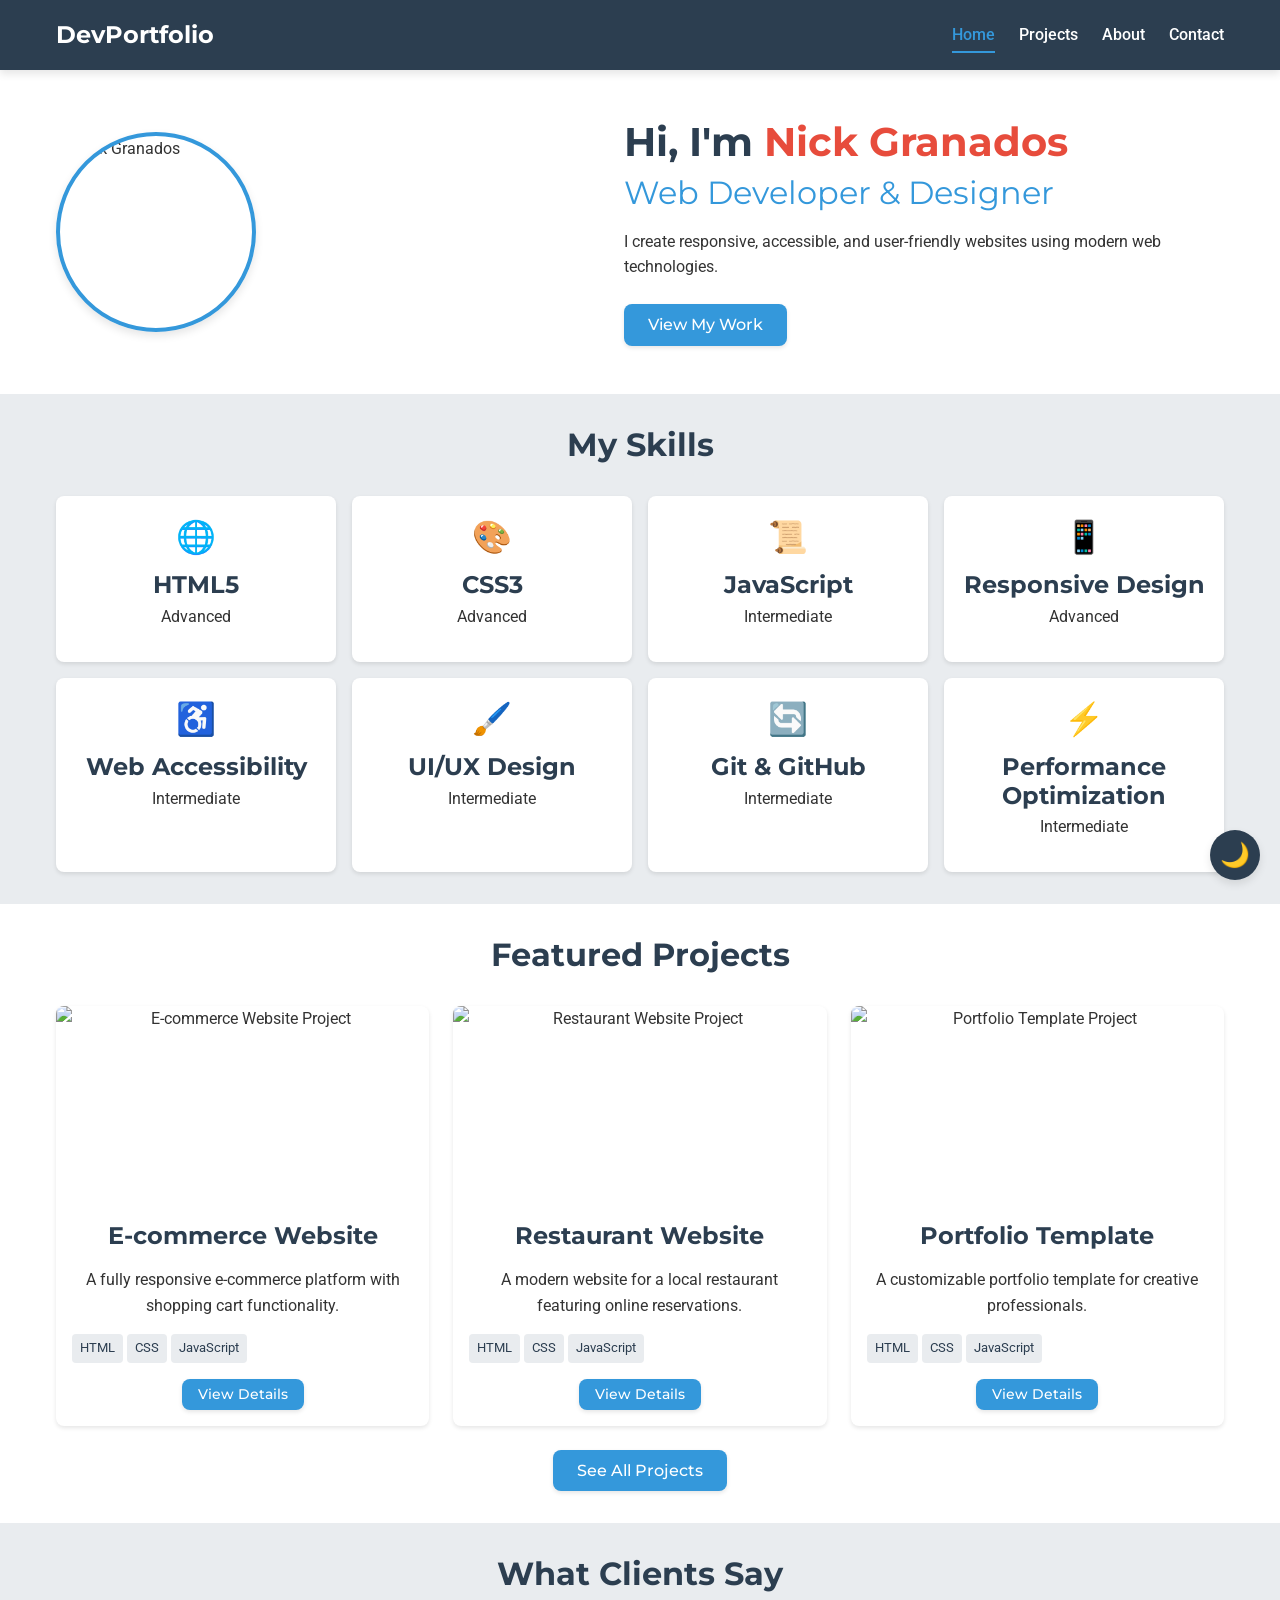
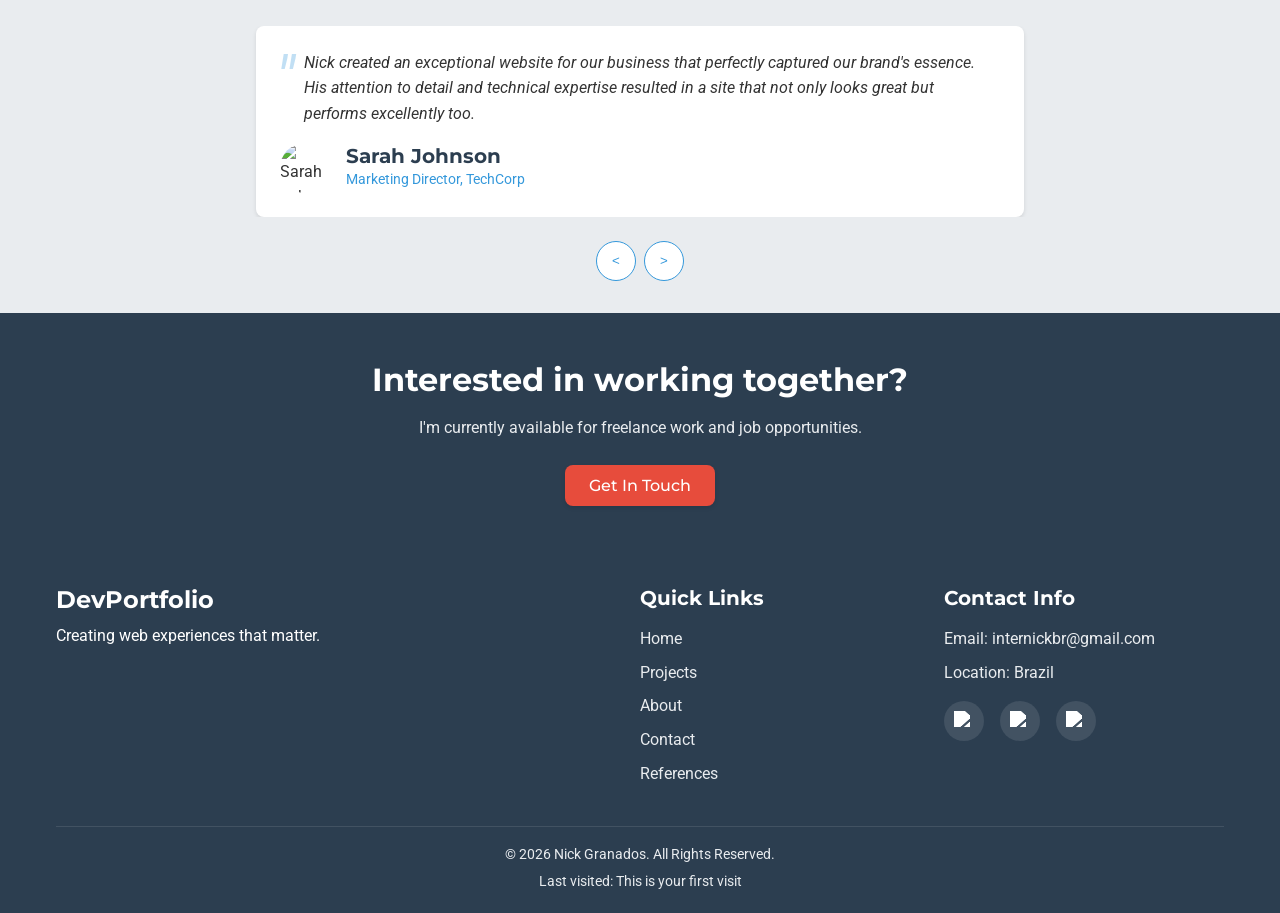
==== nick-granados/index.html @ 18df5be4 "Add initial portfolio structure and functionality - Created index.html for the main portfolio page w" ====
<!DOCTYPE html>
<html lang="en">
<head>
    <meta charset="UTF-8">
    <meta name="viewport" content="width=device-width, initial-scale=1.0">
    <meta name="description" content="Nick Granados - Web Developer Portfolio showcasing projects, skills, and experience">
    <title>Nick Granados | Web Developer Portfolio</title>
    <link rel="preconnect" href="https://fonts.googleapis.com">
    <link rel="preconnect" href="https://fonts.gstatic.com" crossorigin>
    <link href="https://fonts.googleapis.com/css2?family=Montserrat:wght@400;700&family=Roboto:wght@300;400;700&display=swap" rel="stylesheet">
    <link rel="stylesheet" href="css/styles.css">
    <script src="js/main.js" defer></script>
</head>
<body>
    <header>
        <div class="container">
            <div class="logo">
                <a href="index.html">DevPortfolio</a>
            </div>
            <nav>
                <button class="hamburger" id="hamburger">
                    <span class="bar"></span>
                    <span class="bar"></span>
                    <span class="bar"></span>
                </button>
                <ul class="nav-menu" id="nav-menu">
                    <li><a href="index.html" class="active">Home</a></li>
                    <li><a href="projects.html">Projects</a></li>
                    <li><a href="about.html">About</a></li>
                    <li><a href="contact.html">Contact</a></li>
                </ul>
            </nav>
        </div>
    </header>

    <main>
        <section class="hero">
            <div class="container">
                <div class="hero-content">
                    <div class="hero-image">
                        <img src="images/profile.jpg" alt="Nick Granados" loading="eager">
                    </div>
                    <div class="hero-text">
                        <h1>Hi, I'm <span class="accent">Nick Granados</span></h1>
                        <h2>Web Developer & Designer</h2>
                        <p>I create responsive, accessible, and user-friendly websites using modern web technologies.</p>
                        <a href="projects.html" class="btn">View My Work</a>
                    </div>
                </div>
            </div>
        </section>

        <section class="skills">
            <div class="container">
                <h2>My Skills</h2>
                <div class="skills-container" id="skills-container">
                    <!-- Skills will be added dynamically using JavaScript -->
                </div>
            </div>
        </section>

        <section class="featured-projects">
            <div class="container">
                <h2>Featured Projects</h2>
                <div class="project-cards">
                    <div class="project-card">
                        <img src="images/project1.jpg" alt="E-commerce Website Project" loading="lazy">
                        <h3>E-commerce Website</h3>
                        <p>A fully responsive e-commerce platform with shopping cart functionality.</p>
                        <div class="project-tags">
                            <span>HTML</span>
                            <span>CSS</span>
                            <span>JavaScript</span>
                        </div>
                        <a href="projects.html#project1" class="btn btn-sm">View Details</a>
                    </div>
                    <div class="project-card">
                        <img src="images/project2.jpg" alt="Restaurant Website Project" loading="lazy">
                        <h3>Restaurant Website</h3>
                        <p>A modern website for a local restaurant featuring online reservations.</p>
                        <div class="project-tags">
                            <span>HTML</span>
                            <span>CSS</span>
                            <span>JavaScript</span>
                        </div>
                        <a href="projects.html#project2" class="btn btn-sm">View Details</a>
                    </div>
                    <div class="project-card">
                        <img src="images/project3.jpg" alt="Portfolio Template Project" loading="lazy">
                        <h3>Portfolio Template</h3>
                        <p>A customizable portfolio template for creative professionals.</p>
                        <div class="project-tags">
                            <span>HTML</span>
                            <span>CSS</span>
                            <span>JavaScript</span>
                        </div>
                        <a href="projects.html#project3" class="btn btn-sm">View Details</a>
                    </div>
                </div>
                <div class="center-btn">
                    <a href="projects.html" class="btn">See All Projects</a>
                </div>
            </div>
        </section>

        <section class="testimonials">
            <div class="container">
                <h2>What Clients Say</h2>
                <div class="testimonial-slider" id="testimonial-slider">
                    <!-- Testimonials will be added dynamically using JavaScript -->
                </div>
                <div class="slider-controls">
                    <button id="prev-testimonial" aria-label="Previous testimonial">&lt;</button>
                    <button id="next-testimonial" aria-label="Next testimonial">&gt;</button>
                </div>
            </div>
        </section>

        <section class="cta">
            <div class="container">
                <h2>Interested in working together?</h2>
                <p>I'm currently available for freelance work and job opportunities.</p>
                <a href="contact.html" class="btn btn-accent">Get In Touch</a>
            </div>
        </section>
    </main>

    <footer>
        <div class="container">
            <div class="footer-content">
                <div class="footer-logo">
                    <h3>DevPortfolio</h3>
                    <p>Creating web experiences that matter.</p>
                </div>
                <div class="footer-links">
                    <h4>Quick Links</h4>
                    <ul>
                        <li><a href="index.html">Home</a></li>
                        <li><a href="projects.html">Projects</a></li>
                        <li><a href="about.html">About</a></li>
                        <li><a href="contact.html">Contact</a></li>
                        <li><a href="references.html">References</a></li>
                    </ul>
                </div>
                <div class="footer-contact">
                    <h4>Contact Info</h4>
                    <p>Email: internickbr@gmail.com</p>
                    <p>Location: Brazil</p>
                    <div class="social-links">
                        <a href="#" aria-label="GitHub profile"><img src="images/github.svg" alt="GitHub"></a>
                        <a href="#" aria-label="LinkedIn profile"><img src="images/linkedin.svg" alt="LinkedIn"></a>
                        <a href="#" aria-label="Twitter profile"><img src="images/twitter.svg" alt="Twitter"></a>
                    </div>
                </div>
            </div>
            <div class="footer-bottom">
                <p>&copy; <span id="current-year"></span> Nick Granados. All Rights Reserved.</p>
                <p>Last visited: <span id="last-visit"></span></p>
            </div>
        </div>
    </footer>

    <div id="theme-toggle" class="theme-toggle">
        <span class="theme-icon light-icon">☀️</span>
        <span class="theme-icon dark-icon">🌙</span>
    </div>
</body>
</html>
---- nick-granados/css/styles.css ----
/*
   Main Stylesheet for DevPortfolio
   Created by Nick Granados for WDD131 Project
*/

/* ===== CSS VARIABLES ===== */
:root {
  /* Color Schema */
  --primary-color: #3498db; /* Blue */
  --secondary-color: #2c3e50; /* Dark Blue/Gray */
  --accent-color: #e74c3c; /* Red */
  --background-color: #f8f9fa; /* Light Gray */
  --text-color: #333333; /* Dark Gray */
  --light-gray: #e9ecef;
  --medium-gray: #ced4da;
  --white: #ffffff;
  --black: #000000;
  --success-color: #28a745;
  --error-color: #dc3545;
  --warning-color: #ffc107;
  --info-color: #17a2b8;

  /* Typography */
  --heading-font: "Montserrat", sans-serif;
  --body-font: "Roboto", sans-serif;

  /* Spacing */
  --spacing-xs: 0.25rem;
  --spacing-sm: 0.5rem;
  --spacing-md: 1rem;
  --spacing-lg: 1.5rem;
  --spacing-xl: 2rem;
  --spacing-xxl: 3rem;

  /* Borders */
  --border-radius-sm: 4px;
  --border-radius-md: 8px;
  --border-radius-lg: 12px;

  /* Shadows */
  --shadow-sm: 0 2px 4px rgba(0, 0, 0, 0.1);
  --shadow-md: 0 4px 8px rgba(0, 0, 0, 0.1);
  --shadow-lg: 0 8px 16px rgba(0, 0, 0, 0.1);

  /* Transitions */
  --transition-fast: 0.2s ease;
  --transition-medium: 0.3s ease;
  --transition-slow: 0.5s ease;

  /* Dark Mode Colors (will be applied with .dark-theme class) */
  --dark-primary: #2a80b9;
  --dark-secondary: #1e2a36;
  --dark-background: #121212;
  --dark-surface: #1e1e1e;
  --dark-text: #f8f9fa;
}

/* ===== RESET & BASE STYLES ===== */
* {
  margin: 0;
  padding: 0;
  box-sizing: border-box;
}

html {
  font-size: 16px;
  scroll-behavior: smooth;
}

body {
  font-family: var(--body-font);
  line-height: 1.6;
  color: var(--text-color);
  background-color: var(--background-color);
  min-height: 100vh;
  display: flex;
  flex-direction: column;
  overflow-x: hidden;
}

main {
  flex: 1;
}

img {
  max-width: 100%;
  height: auto;
  display: block;
}

a {
  color: var(--primary-color);
  text-decoration: none;
  transition: color var(--transition-fast);
}

a:hover {
  color: var(--secondary-color);
}

ul,
ol {
  list-style-position: inside;
}

/* ===== TYPOGRAPHY ===== */
h1,
h2,
h3,
h4,
h5,
h6 {
  font-family: var(--heading-font);
  line-height: 1.2;
  margin-bottom: var(--spacing-md);
  color: var(--secondary-color);
  font-weight: 700;
}

h1 {
  font-size: 2.5rem;
  margin-bottom: var(--spacing-lg);
}

h2 {
  font-size: 2rem;
  margin-bottom: var(--spacing-md);
}

h3 {
  font-size: 1.5rem;
  margin-bottom: var(--spacing-sm);
}

h4 {
  font-size: 1.25rem;
}

h5 {
  font-size: 1.1rem;
}

h6 {
  font-size: 1rem;
}

p {
  margin-bottom: var(--spacing-md);
}

.accent {
  color: var(--accent-color);
}

/* ===== LAYOUT ===== */
.container {
  width: 100%;
  max-width: 1200px;
  margin: 0 auto;
  padding: 0 var(--spacing-md);
}

section {
  padding: var(--spacing-xl) 0;
}

.page-header {
  background-color: var(--secondary-color);
  color: var(--white);
  padding: var(--spacing-xxl) 0;
  text-align: center;
}

.page-header h1 {
  color: var(--white);
}

.page-header p {
  color: var(--light-gray);
  max-width: 700px;
  margin-left: auto;
  margin-right: auto;
}

/* Two-column grid */
.grid-2 {
  display: grid;
  grid-template-columns: 1fr;
  gap: var(--spacing-lg);
}

/* Three-column grid */
.grid-3 {
  display: grid;
  grid-template-columns: 1fr;
  gap: var(--spacing-lg);
}

/* Center align content */
.center-text {
  text-align: center;
}

.center-btn {
  text-align: center;
  margin-top: var(--spacing-lg);
}

@media (min-width: 768px) {
  .grid-2 {
    grid-template-columns: repeat(2, 1fr);
  }

  .grid-3 {
    grid-template-columns: repeat(2, 1fr);
  }
}

@media (min-width: 992px) {
  .grid-3 {
    grid-template-columns: repeat(3, 1fr);
  }
}

/* ===== HEADER & NAVIGATION ===== */
header {
  background-color: var(--secondary-color);
  position: sticky;
  top: 0;
  z-index: 100;
  box-shadow: var(--shadow-md);
}

header .container {
  display: flex;
  justify-content: space-between;
  align-items: center;
  padding: var(--spacing-md) var(--spacing-md);
}

.logo a {
  font-family: var(--heading-font);
  font-size: 1.5rem;
  font-weight: 700;
  color: var(--white);
  text-decoration: none;
}

nav {
  display: flex;
  align-items: center;
}

.nav-menu {
  display: flex;
  list-style: none;
  margin: 0;
  padding: 0;
}

.nav-menu li {
  margin-left: var(--spacing-lg);
}

.nav-menu a {
  color: var(--white);
  text-decoration: none;
  font-weight: 500;
  padding: var(--spacing-xs) 0;
  position: relative;
}

.nav-menu a:hover,
.nav-menu a.active {
  color: var(--primary-color);
}

.nav-menu a.active::after {
  content: "";
  position: absolute;
  width: 100%;
  height: 2px;
  background-color: var(--primary-color);
  bottom: -5px;
  left: 0;
}

.hamburger {
  display: none;
  background: none;
  border: none;
  cursor: pointer;
}

.bar {
  display: block;
  width: 25px;
  height: 3px;
  margin: 5px auto;
  background-color: var(--white);
  transition: var(--transition-medium);
}

@media (max-width: 768px) {
  .hamburger {
    display: block;
  }

  .hamburger.active .bar:nth-child(1) {
    transform: translateY(8px) rotate(45deg);
  }

  .hamburger.active .bar:nth-child(2) {
    opacity: 0;
  }

  .hamburger.active .bar:nth-child(3) {
    transform: translateY(-8px) rotate(-45deg);
  }

  .nav-menu {
    position: fixed;
    left: -100%;
    top: 70px;
    flex-direction: column;
    background-color: var(--secondary-color);
    width: 100%;
    text-align: center;
    transition: var(--transition-medium);
    box-shadow: var(--shadow-md);
    padding: var(--spacing-md) 0;
    z-index: 99;
  }

  .nav-menu.active {
    left: 0;
  }

  .nav-menu li {
    margin: var(--spacing-md) 0;
  }
}

/* ===== BUTTONS ===== */
.btn {
  display: inline-block;
  background-color: var(--primary-color);
  color: var(--white);
  font-family: var(--heading-font);
  font-weight: 500;
  padding: var(--spacing-sm) var(--spacing-lg);
  border-radius: var(--border-radius-md);
  border: none;
  cursor: pointer;
  transition: background-color var(--transition-fast),
    transform var(--transition-fast);
  text-align: center;
  text-decoration: none;
  box-shadow: var(--shadow-sm);
}

.btn:hover {
  background-color: var(--secondary-color);
  color: var(--white);
  transform: translateY(-2px);
}

.btn:active {
  transform: translateY(1px);
}

.btn-sm {
  padding: var(--spacing-xs) var(--spacing-md);
  font-size: 0.9rem;
}

.btn-lg {
  padding: var(--spacing-md) var(--spacing-xl);
  font-size: 1.1rem;
}

.btn-secondary {
  background-color: var(--white);
  color: var(--primary-color);
  border: 1px solid var(--primary-color);
}

.btn-secondary:hover {
  background-color: var(--light-gray);
  color: var(--secondary-color);
  border-color: var(--secondary-color);
}

.btn-accent {
  background-color: var(--accent-color);
}

.btn-accent:hover {
  background-color: #c0392b;
}

/* ===== HERO SECTION ===== */
.hero {
  padding: var(--spacing-xxl) 0;
  background-color: var(--white);
}

.hero-content {
  display: flex;
  flex-direction: column;
  align-items: center;
  text-align: center;
}

.hero-image {
  width: 200px;
  height: 200px;
  border-radius: 50%;
  overflow: hidden;
  margin-bottom: var(--spacing-lg);
  border: 4px solid var(--primary-color);
  box-shadow: var(--shadow-md);
}

.hero-image img {
  width: 100%;
  height: 100%;
  object-fit: cover;
}

.hero-text h1 {
  margin-bottom: var(--spacing-sm);
}

.hero-text h2 {
  color: var(--primary-color);
  margin-bottom: var(--spacing-md);
  font-weight: 400;
}

.hero-text p {
  max-width: 600px;
  margin-bottom: var(--spacing-lg);
}

@media (min-width: 768px) {
  .hero-content {
    flex-direction: row;
    text-align: left;
    justify-content: space-between;
    align-items: center;
    gap: var(--spacing-xl);
  }

  .hero-image {
    margin-bottom: 0;
  }
}

/* ===== SKILLS SECTION ===== */
.skills {
  background-color: var(--light-gray);
  text-align: center;
}

.skills h2 {
  margin-bottom: var(--spacing-xl);
}

.skills-container {
  display: grid;
  grid-template-columns: repeat(2, 1fr);
  gap: var(--spacing-md);
}

.skill-card {
  background-color: var(--white);
  padding: var(--spacing-md);
  border-radius: var(--border-radius-md);
  box-shadow: var(--shadow-sm);
  text-align: center;
  transition: transform var(--transition-medium),
    box-shadow var(--transition-medium);
}

.skill-card:hover {
  transform: translateY(-5px);
  box-shadow: var(--shadow-md);
}

.skill-icon {
  font-size: 2rem;
  color: var(--primary-color);
  margin-bottom: var(--spacing-sm);
}

.skill-name {
  font-weight: 700;
  margin-bottom: var(--spacing-xs);
}

@media (min-width: 576px) {
  .skills-container {
    grid-template-columns: repeat(3, 1fr);
  }
}

@media (min-width: 992px) {
  .skills-container {
    grid-template-columns: repeat(4, 1fr);
  }
}

/* ===== FEATURED PROJECTS SECTION ===== */
.featured-projects {
  background-color: var(--white);
  text-align: center;
}

.featured-projects h2 {
  margin-bottom: var(--spacing-xl);
}

.project-cards {
  display: grid;
  grid-template-columns: 1fr;
  gap: var(--spacing-lg);
}

.project-card {
  background-color: var(--white);
  border-radius: var(--border-radius-md);
  overflow: hidden;
  box-shadow: var(--shadow-sm);
  transition: transform var(--transition-medium),
    box-shadow var(--transition-medium);
}

.project-card:hover {
  transform: translateY(-5px);
  box-shadow: var(--shadow-md);
}

.project-card img {
  width: 100%;
  height: 200px;
  object-fit: cover;
}

.project-card h3 {
  padding: var(--spacing-md) var(--spacing-md) var(--spacing-sm);
  color: var(--secondary-color);
}

.project-card p {
  padding: 0 var(--spacing-md);
  margin-bottom: var(--spacing-md);
  color: var(--text-color);
}

.project-tags {
  padding: 0 var(--spacing-md);
  margin-bottom: var(--spacing-md);
  display: flex;
  flex-wrap: wrap;
  gap: var(--spacing-xs);
}

.project-tags span {
  background-color: var(--light-gray);
  color: var(--secondary-color);
  padding: var(--spacing-xs) var(--spacing-sm);
  border-radius: var(--border-radius-sm);
  font-size: 0.8rem;
}

.project-card .btn {
  margin: 0 var(--spacing-md) var(--spacing-md);
}

@media (min-width: 768px) {
  .project-cards {
    grid-template-columns: repeat(2, 1fr);
  }
}

@media (min-width: 992px) {
  .project-cards {
    grid-template-columns: repeat(3, 1fr);
  }
}

/* ===== TESTIMONIALS SECTION ===== */
.testimonials {
  background-color: var(--light-gray);
  text-align: center;
}

.testimonials h2 {
  margin-bottom: var(--spacing-xl);
}

.testimonial-slider {
  max-width: 800px;
  margin: 0 auto;
  position: relative;
  overflow: hidden;
}

.testimonial {
  background-color: var(--white);
  padding: var(--spacing-lg);
  border-radius: var(--border-radius-md);
  box-shadow: var(--shadow-sm);
  margin: 0 var(--spacing-md);
  text-align: left;
}

.testimonial-content {
  position: relative;
  font-style: italic;
  padding-left: var(--spacing-lg);
  margin-bottom: var(--spacing-md);
}

.testimonial-content::before {
  content: '"';
  font-size: 4rem;
  position: absolute;
  left: -5px;
  top: -20px;
  color: var(--primary-color);
  opacity: 0.3;
}

.testimonial-author {
  display: flex;
  align-items: center;
}

.testimonial-author img {
  width: 50px;
  height: 50px;
  border-radius: 50%;
  margin-right: var(--spacing-md);
}

.testimonial-info h4 {
  margin-bottom: 0;
}

.testimonial-info p {
  margin-bottom: 0;
  color: var(--primary-color);
  font-size: 0.9rem;
}

.slider-controls {
  display: flex;
  justify-content: center;
  margin-top: var(--spacing-lg);
}

.slider-controls button {
  background-color: var(--white);
  border: 1px solid var(--primary-color);
  color: var(--primary-color);
  width: 40px;
  height: 40px;
  border-radius: 50%;
  margin: 0 var(--spacing-xs);
  cursor: pointer;
  transition: all var(--transition-fast);
}

.slider-controls button:hover {
  background-color: var(--primary-color);
  color: var(--white);
}

/* ===== CTA SECTION ===== */
.cta {
  background-color: var(--secondary-color);
  color: var(--white);
  text-align: center;
  padding: var(--spacing-xxl) 0;
}

.cta h2 {
  color: var(--white);
  margin-bottom: var(--spacing-md);
}

.cta p {
  color: var(--light-gray);
  max-width: 600px;
  margin: 0 auto var(--spacing-lg);
}

/* ===== FOOTER ===== */
footer {
  background-color: var(--secondary-color);
  color: var(--white);
  padding-top: var(--spacing-xl);
}

.footer-content {
  display: grid;
  grid-template-columns: 1fr;
  gap: var(--spacing-lg);
  margin-bottom: var(--spacing-xl);
}

.footer-logo h3 {
  color: var(--white);
  margin-bottom: var(--spacing-sm);
}

.footer-links h4,
.footer-contact h4 {
  color: var(--white);
  margin-bottom: var(--spacing-md);
}

.footer-links ul {
  list-style: none;
  padding: 0;
}

.footer-links li {
  margin-bottom: var(--spacing-sm);
}

.footer-links a {
  color: var(--light-gray);
  text-decoration: none;
  transition: color var(--transition-fast);
}

.footer-links a:hover {
  color: var(--primary-color);
}

.footer-contact p {
  margin-bottom: var(--spacing-sm);
  color: var(--light-gray);
}

.social-links {
  display: flex;
  gap: var(--spacing-md);
  margin-top: var(--spacing-md);
}

.social-links a {
  display: flex;
  align-items: center;
  justify-content: center;
  width: 40px;
  height: 40px;
  background-color: rgba(255, 255, 255, 0.1);
  border-radius: 50%;
  transition: background-color var(--transition-fast);
}

.social-links a:hover {
  background-color: var(--primary-color);
}

.social-links img {
  width: 20px;
  height: 20px;
  filter: brightness(0) invert(1);
}

.footer-bottom {
  border-top: 1px solid rgba(255, 255, 255, 0.1);
  padding: var(--spacing-md) 0;
  text-align: center;
}

.footer-bottom p {
  margin-bottom: var(--spacing-xs);
  font-size: 0.9rem;
  color: var(--light-gray);
}

@media (min-width: 768px) {
  .footer-content {
    grid-template-columns: repeat(2, 1fr);
  }
}

@media (min-width: 992px) {
  .footer-content {
    grid-template-columns: 2fr 1fr 1fr;
  }
}

/* ===== ABOUT PAGE STYLES ===== */
.about-intro {
  background-color: var(--white);
}

.about-content {
  display: flex;
  flex-direction: column;
  gap: var(--spacing-xl);
}

.about-image {
  width: 100%;
  border-radius: var(--border-radius-md);
  overflow: hidden;
  box-shadow: var(--shadow-md);
}

.about-text h2 {
  margin-bottom: var(--spacing-md);
}

.about-text p {
  margin-bottom: var(--spacing-md);
}

.timeline {
  margin-top: var(--spacing-xl);
}

.timeline-item {
  display: flex;
  margin-bottom: var(--spacing-xl);
  position: relative;
}

.timeline-item::before {
  content: "";
  position: absolute;
  left: 20px;
  top: 40px;
  bottom: -40px;
  width: 2px;
  background-color: var(--primary-color);
}

.timeline-item:last-child::before {
  display: none;
}

.timeline-date {
  min-width: 80px;
  margin-right: var(--spacing-md);
}

.timeline-date span {
  display: flex;
  align-items: center;
  justify-content: center;
  width: 40px;
  height: 40px;
  background-color: var(--primary-color);
  color: var(--white);
  border-radius: 50%;
  font-weight: 700;
}

.timeline-content {
  background-color: var(--white);
  padding: var(--spacing-md);
  border-radius: var(--border-radius-md);
  box-shadow: var(--shadow-sm);
  flex: 1;
}

.timeline-content h3 {
  margin-bottom: var(--spacing-xs);
}

.timeline-content p {
  margin-bottom: var(--spacing-xs);
}

.expertise-grid {
  display: grid;
  grid-template-columns: 1fr;
  gap: var(--spacing-lg);
  margin-top: var(--spacing-xl);
}

.expertise-card {
  background-color: var(--white);
  padding: var(--spacing-lg);
  border-radius: var(--border-radius-md);
  box-shadow: var(--shadow-sm);
  text-align: center;
  transition: transform var(--transition-medium);
}

.expertise-card:hover {
  transform: translateY(-5px);
}

.expertise-icon {
  width: 60px;
  height: 60px;
  margin: 0 auto var(--spacing-md);
}

.expertise-icon img {
  width: 100%;
  height: 100%;
}

.expertise-card h3 {
  margin-bottom: var(--spacing-md);
}

.skills-tabs {
  margin-top: var(--spacing-xl);
  border: 1px solid var(--light-gray);
  border-radius: var(--border-radius-md);
  overflow: hidden;
}

.tabs-nav {
  display: flex;
  background-color: var(--light-gray);
}

.tab-btn {
  padding: var(--spacing-md);
  background: none;
  border: none;
  flex: 1;
  font-family: var(--heading-font);
  font-weight: 500;
  cursor: pointer;
  transition: background-color var(--transition-fast);
}

.tab-btn.active {
  background-color: var(--white);
  color: var(--primary-color);
}

.tabs-content {
  background-color: var(--white);
  padding: var(--spacing-lg);
}

.tab-panel {
  display: none;
}

.tab-panel.active {
  display: block;
}

.skills-progress {
  display: flex;
  flex-direction: column;
  gap: var(--spacing-md);
}

.skill-item {
  width: 100%;
}

.skill-info {
  display: flex;
  justify-content: space-between;
  margin-bottom: var(--spacing-xs);
}

.skill-info h4 {
  margin-bottom: 0;
}

.progress-bar {
  width: 100%;
  height: 10px;
  background-color: var(--light-gray);
  border-radius: var(--border-radius-sm);
  overflow: hidden;
}

.progress {
  height: 100%;
  background-color: var(--primary-color);
  border-radius: var(--border-radius-sm);
}

@media (min-width: 768px) {
  .about-content {
    flex-direction: row;
  }

  .about-image {
    width: 40%;
  }

  .about-text {
    width: 60%;
  }

  .expertise-grid {
    grid-template-columns: repeat(2, 1fr);
  }
}

@media (min-width: 992px) {
  .expertise-grid {
    grid-template-columns: repeat(4, 1fr);
  }
}

/* ===== PROJECTS PAGE STYLES ===== */
.project-filters {
  background-color: var(--white);
  text-align: center;
  padding-bottom: 0;
}

.filter-buttons {
  display: flex;
  flex-wrap: wrap;
  justify-content: center;
  gap: var(--spacing-sm);
  margin-bottom: var(--spacing-lg);
}

.filter-btn {
  padding: var(--spacing-xs) var(--spacing-md);
  background-color: var(--light-gray);
  border: none;
  border-radius: var(--border-radius-sm);
  font-family: var(--body-font);
  cursor: pointer;
  transition: all var(--transition-fast);
}

.filter-btn:hover,
.filter-btn.active {
  background-color: var(--primary-color);
  color: var(--white);
}

.projects-grid {
  background-color: var(--light-gray);
}

.projects-container {
  display: grid;
  grid-template-columns: 1fr;
  gap: var(--spacing-lg);
}

.project-detail {
  padding: var(--spacing-xxl) 0;
  background-color: var(--white);
}

.project-detail:nth-child(even) {
  background-color: var(--light-gray);
}

.project-overview {
  display: flex;
  flex-direction: column;
  gap: var(--spacing-xl);
}

.project-image {
  border-radius: var(--border-radius-md);
  overflow: hidden;
  box-shadow: var(--shadow-md);
}

.project-info h3 {
  margin-top: var(--spacing-md);
  color: var(--primary-color);
}

.tech-list {
  list-style: none;
  display: flex;
  flex-wrap: wrap;
  gap: var(--spacing-sm);
  margin-bottom: var(--spacing-md);
}

.tech-list li {
  background-color: var(--light-gray);
  padding: var(--spacing-xs) var(--spacing-sm);
  border-radius: var(--border-radius-sm);
  font-size: 0.9rem;
}

.project-links {
  margin-top: var(--spacing-lg);
  display: flex;
  gap: var(--spacing-sm);
}

@media (min-width: 768px) {
  .projects-container {
    grid-template-columns: repeat(2, 1fr);
  }

  .project-overview {
    flex-direction: row;
  }

  .project-image {
    width: 50%;
  }

  .project-info {
    width: 50%;
  }
}

@media (min-width: 992px) {
  .projects-container {
    grid-template-columns: repeat(3, 1fr);
  }
}

/* ===== CONTACT PAGE STYLES ===== */
.contact-section {
  background-color: var(--white);
}

.contact-container {
  display: flex;
  flex-direction: column;
  gap: var(--spacing-xl);
}

.contact-info {
  background-color: var(--primary-color);
  color: var(--white);
  padding: var(--spacing-lg);
  border-radius: var(--border-radius-md);
}

.contact-info h2 {
  color: var(--white);
  margin-bottom: var(--spacing-lg);
}

.info-item {
  display: flex;
  align-items: flex-start;
  margin-bottom: var(--spacing-md);
}

.info-item img {
  width: 24px;
  height: 24px;
  margin-right: var(--spacing-md);
  filter: brightness(0) invert(1);
}

.info-item h3 {
  color: var(--white);
  margin-bottom: var(--spacing-xs);
}

.info-item p {
  margin-bottom: 0;
}

.social-connect h3 {
  color: var(--white);
  margin-bottom: var(--spacing-md);
}

.contact-form-container {
  background-color: var(--light-gray);
  padding: var(--spacing-lg);
  border-radius: var(--border-radius-md);
}

.contact-form-container h2 {
  margin-bottom: var(--spacing-lg);
}

.contact-form {
  display: flex;
  flex-direction: column;
  gap: var(--spacing-md);
}

.form-group {
  display: flex;
  flex-direction: column;
}

.form-group label {
  margin-bottom: var(--spacing-xs);
  font-weight: 500;
}

.required {
  color: var(--accent-color);
}

input,
select,
textarea {
  padding: var(--spacing-sm);
  border: 1px solid var(--medium-gray);
  border-radius: var(--border-radius-sm);
  font-family: var(--body-font);
  font-size: 1rem;
}

input:focus,
select:focus,
textarea:focus {
  outline: none;
  border-color: var(--primary-color);
}

.error-message {
  color: var(--error-color);
  font-size: 0.9rem;
  margin-top: var(--spacing-xs);
  height: 1.2rem;
}

.range-container {
  display: flex;
  align-items: center;
  gap: var(--spacing-md);
}

input[type="range"] {
  flex: 1;
}

.range-value {
  min-width: 80px;
  text-align: center;
  font-weight: 500;
}

fieldset {
  border: none;
  padding: 0;
  margin: 0;
}

legend {
  font-weight: 500;
  margin-bottom: var(--spacing-xs);
}

.radio-group,
.checkbox-group {
  display: flex;
  flex-direction: column;
  gap: var(--spacing-sm);
}

.radio-option,
.checkbox-option {
  display: flex;
  align-items: center;
  gap: var(--spacing-sm);
}

.form-actions {
  display: flex;
  justify-content: flex-end;
  gap: var(--spacing-md);
  margin-top: var(--spacing-md);
}

.form-success {
  background-color: var(--success-color);
  color: var(--white);
  padding: var(--spacing-lg);
  border-radius: var(--border-radius-md);
  text-align: center;
}

.form-success h3 {
  color: var(--white);
  margin-bottom: var(--spacing-md);
}

.form-success button {
  background-color: var(--white);
  color: var(--success-color);
}

.hidden {
  display: none;
}

.faq-section {
  background-color: var(--light-gray);
}

.accordion {
  margin-top: var(--spacing-lg);
}

.accordion-item {
  background-color: var(--white);
  border-radius: var(--border-radius-md);
  margin-bottom: var(--spacing-md);
  overflow: hidden;
}

.accordion-header {
  width: 100%;
  padding: var(--spacing-md);
  background-color: var(--white);
  border: none;
  text-align: left;
  font-family: var(--heading-font);
  font-size: 1.1rem;
  font-weight: 700;
  color: var(--secondary-color);
  cursor: pointer;
  display: flex;
  justify-content: space-between;
  align-items: center;
}

.accordion-icon {
  font-size: 1.5rem;
  transition: transform var(--transition-fast);
}

.accordion-header[aria-expanded="true"] .accordion-icon {
  transform: rotate(45deg);
}

.accordion-content {
  padding: 0 var(--spacing-md) var(--spacing-md);
  max-height: 0;
  overflow: hidden;
  transition: max-height var(--transition-medium);
}

.accordion-header[aria-expanded="true"] + .accordion-content {
  max-height: 300px;
}

@media (min-width: 768px) {
  .contact-container {
    flex-direction: row;
  }

  .contact-info {
    width: 40%;
  }

  .contact-form-container {
    width: 60%;
  }
}

/* ===== REFERENCES PAGE STYLES ===== */
.references-section {
  background-color: var(--white);
  padding: var(--spacing-xl) 0;
}

.references-list {
  margin-bottom: var(--spacing-xl);
}

.references-list li {
  margin-bottom: var(--spacing-md);
}

.references-list ul {
  margin-top: var(--spacing-sm);
  margin-left: var(--spacing-lg);
}

/* ===== THEME TOGGLE ===== */
.theme-toggle {
  position: fixed;
  bottom: 20px;
  right: 20px;
  width: 50px;
  height: 50px;
  background-color: var(--secondary-color);
  border-radius: 50%;
  display: flex;
  align-items: center;
  justify-content: center;
  cursor: pointer;
  z-index: 100;
  box-shadow: var(--shadow-md);
  transition: background-color var(--transition-fast);
}

.theme-toggle:hover {
  background-color: var(--primary-color);
}

.theme-icon {
  font-size: 1.5rem;
}

.light-icon {
  display: none;
}

.dark-icon {
  display: block;
}

/* Dark Theme Styles */
body.dark-theme {
  background-color: var(--dark-background);
  color: var(--dark-text);
}

body.dark-theme h1,
body.dark-theme h2,
body.dark-theme h3,
body.dark-theme h4,
body.dark-theme h5,
body.dark-theme h6 {
  color: var(--dark-text);
}

body.dark-theme a {
  color: var(--dark-primary);
}

body.dark-theme a:hover {
  color: var(--primary-color);
}

body.dark-theme .hero,
body.dark-theme .about-intro,
body.dark-theme .project-detail:nth-child(odd),
body.dark-theme .contact-form-container,
body.dark-theme .accordion-item,
body.dark-theme .accordion-header {
  background-color: var(--dark-surface);
}

body.dark-theme .skills,
body.dark-theme .project-detail:nth-child(even),
body.dark-theme .projects-grid,
body.dark-theme .faq-section {
  background-color: var(--dark-background);
}

body.dark-theme .project-card,
body.dark-theme .testimonial,
body.dark-theme .expertise-card,
body.dark-theme .tabs-content {
  background-color: var(--dark-surface);
  color: var(--dark-text);
}

body.dark-theme .tabs-nav {
  background-color: var(--dark-secondary);
}

body.dark-theme .tab-btn.active {
  background-color: var(--dark-surface);
  color: var(--dark-primary);
}

body.dark-theme .project-tags span,
body.dark-theme .tech-list li,
body.dark-theme .filter-btn {
  background-color: var(--dark-secondary);
  color: var(--dark-text);
}

body.dark-theme .filter-btn:hover,
body.dark-theme .filter-btn.active {
  background-color: var(--dark-primary);
}

body.dark-theme .progress-bar {
  background-color: var(--dark-secondary);
}

body.dark-theme .light-icon {
  display: block;
}

body.dark-theme .dark-icon {
  display: none;
}

body.dark-theme input,
body.dark-theme select,
body.dark-theme textarea {
  background-color: var(--dark-surface);
  border-color: var(--dark-secondary);
  color: var(--dark-text);
}

body.dark-theme input:focus,
body.dark-theme select:focus,
body.dark-theme textarea:focus {
  border-color: var(--dark-primary);
}

/* Animation and transitions */
@keyframes fadeIn {
  from {
    opacity: 0;
    transform: translateY(20px);
  }
  to {
    opacity: 1;
    transform: translateY(0);
  }
}

.fade-in {
  animation: fadeIn 0.5s ease forwards;
}

/* Utility Classes */
.text-center {
  text-align: center;
}

.mt-1 {
  margin-top: var(--spacing-xs);
}
.mt-2 {
  margin-top: var(--spacing-sm);
}
.mt-3 {
  margin-top: var(--spacing-md);
}
.mt-4 {
  margin-top: var(--spacing-lg);
}
.mt-5 {
  margin-top: var(--spacing-xl);
}

.mb-1 {
  margin-bottom: var(--spacing-xs);
}
.mb-2 {
  margin-bottom: var(--spacing-sm);
}
.mb-3 {
  margin-bottom: var(--spacing-md);
}
.mb-4 {
  margin-bottom: var(--spacing-lg);
}
.mb-5 {
  margin-bottom: var(--spacing-xl);
}

.sr-only {
  position: absolute;
  width: 1px;
  height: 1px;
  padding: 0;
  margin: -1px;
  overflow: hidden;
  clip: rect(0, 0, 0, 0);
  white-space: nowrap;
  border-width: 0;
}
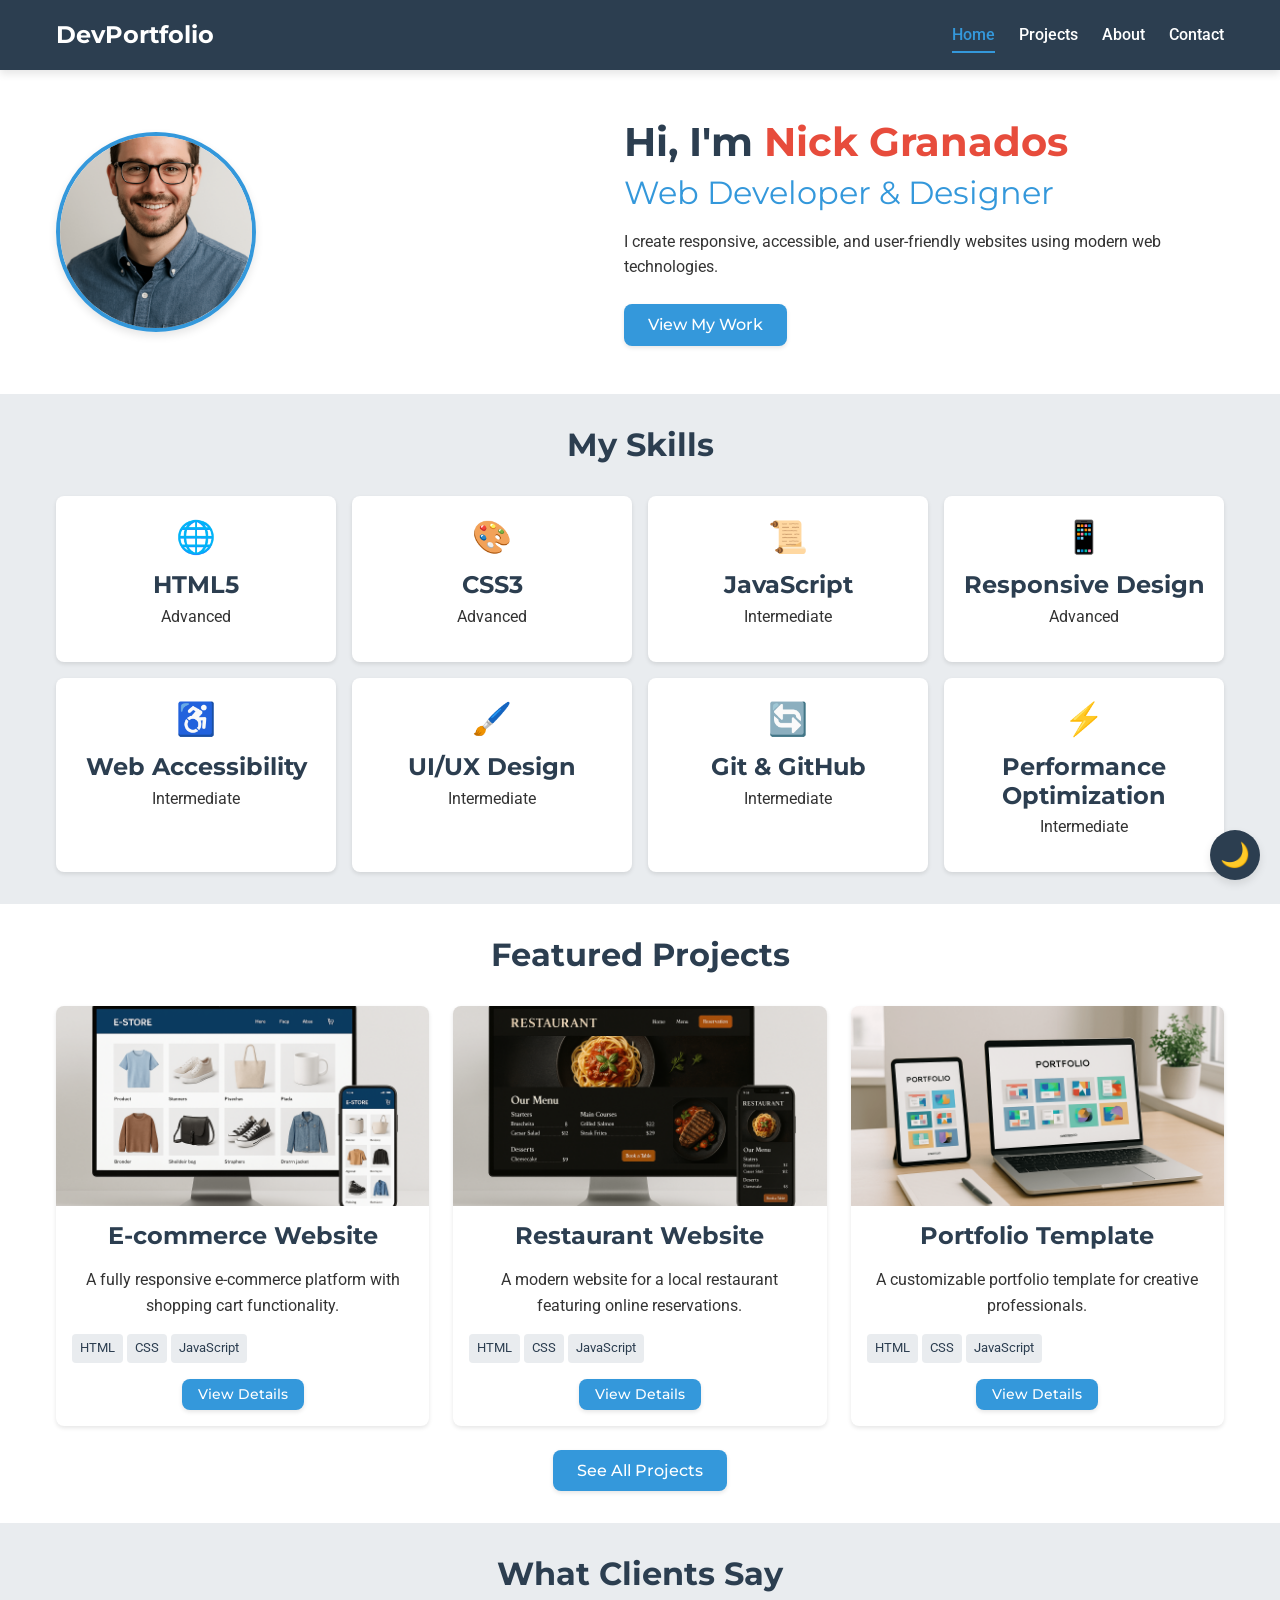
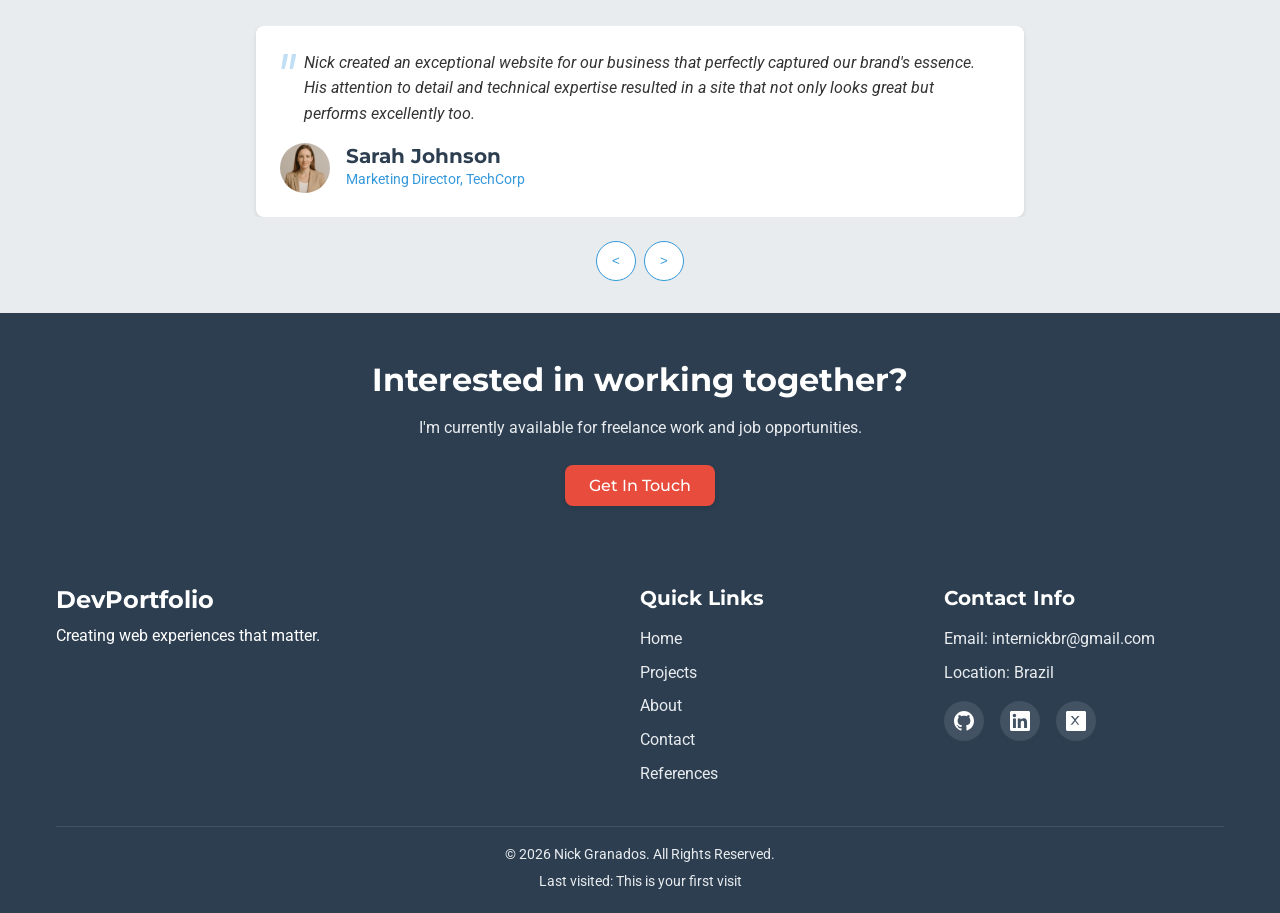
==== commit 25ef3531: "Update image formats and paths across the project" ====
--- a/nick-granados/index.html
+++ b/nick-granados/index.html
@@ -38,7 +38,7 @@
             <div class="container">
                 <div class="hero-content">
                     <div class="hero-image">
-                        <img src="images/profile.jpg" alt="Nick Granados" loading="eager">
+                        <img src="images/profile.png" alt="Nick Granados" loading="eager">
                     </div>
                     <div class="hero-text">
                         <h1>Hi, I'm <span class="accent">Nick Granados</span></h1>
@@ -64,7 +64,7 @@
                 <h2>Featured Projects</h2>
                 <div class="project-cards">
                     <div class="project-card">
-                        <img src="images/project1.jpg" alt="E-commerce Website Project" loading="lazy">
+                        <img src="images/project1.png" alt="E-commerce Website Project" loading="lazy">
                         <h3>E-commerce Website</h3>
                         <p>A fully responsive e-commerce platform with shopping cart functionality.</p>
                         <div class="project-tags">
@@ -75,7 +75,7 @@
                         <a href="projects.html#project1" class="btn btn-sm">View Details</a>
                     </div>
                     <div class="project-card">
-                        <img src="images/project2.jpg" alt="Restaurant Website Project" loading="lazy">
+                        <img src="images/project2.png" alt="Restaurant Website Project" loading="lazy">
                         <h3>Restaurant Website</h3>
                         <p>A modern website for a local restaurant featuring online reservations.</p>
                         <div class="project-tags">
@@ -86,7 +86,7 @@
                         <a href="projects.html#project2" class="btn btn-sm">View Details</a>
                     </div>
                     <div class="project-card">
-                        <img src="images/project3.jpg" alt="Portfolio Template Project" loading="lazy">
+                        <img src="images/project3.png" alt="Portfolio Template Project" loading="lazy">
                         <h3>Portfolio Template</h3>
                         <p>A customizable portfolio template for creative professionals.</p>
                         <div class="project-tags">
--- a/nick-granados/css/styles.css
+++ b/nick-granados/css/styles.css
@@ -1159,7 +1159,6 @@
   width: 24px;
   height: 24px;
   margin-right: var(--spacing-md);
-  filter: brightness(0) invert(1);
 }
 
 .info-item h3 {
